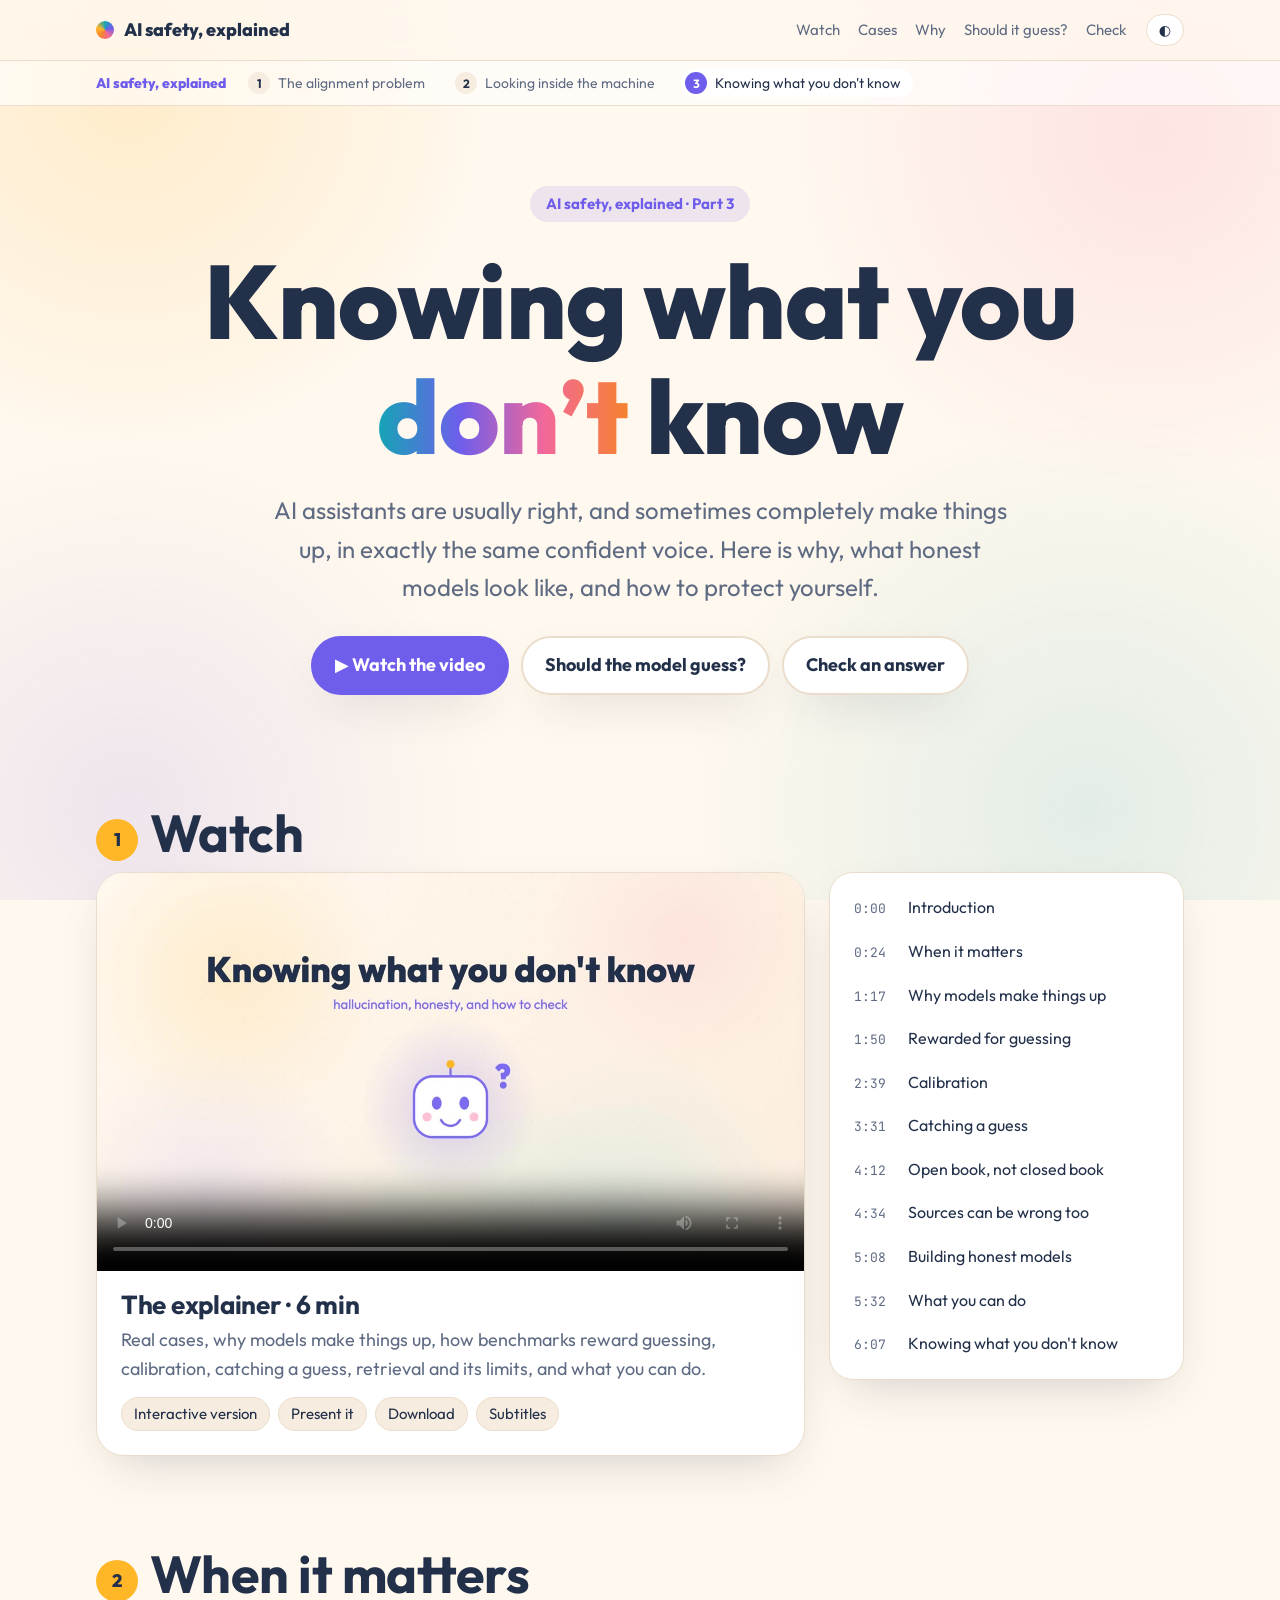
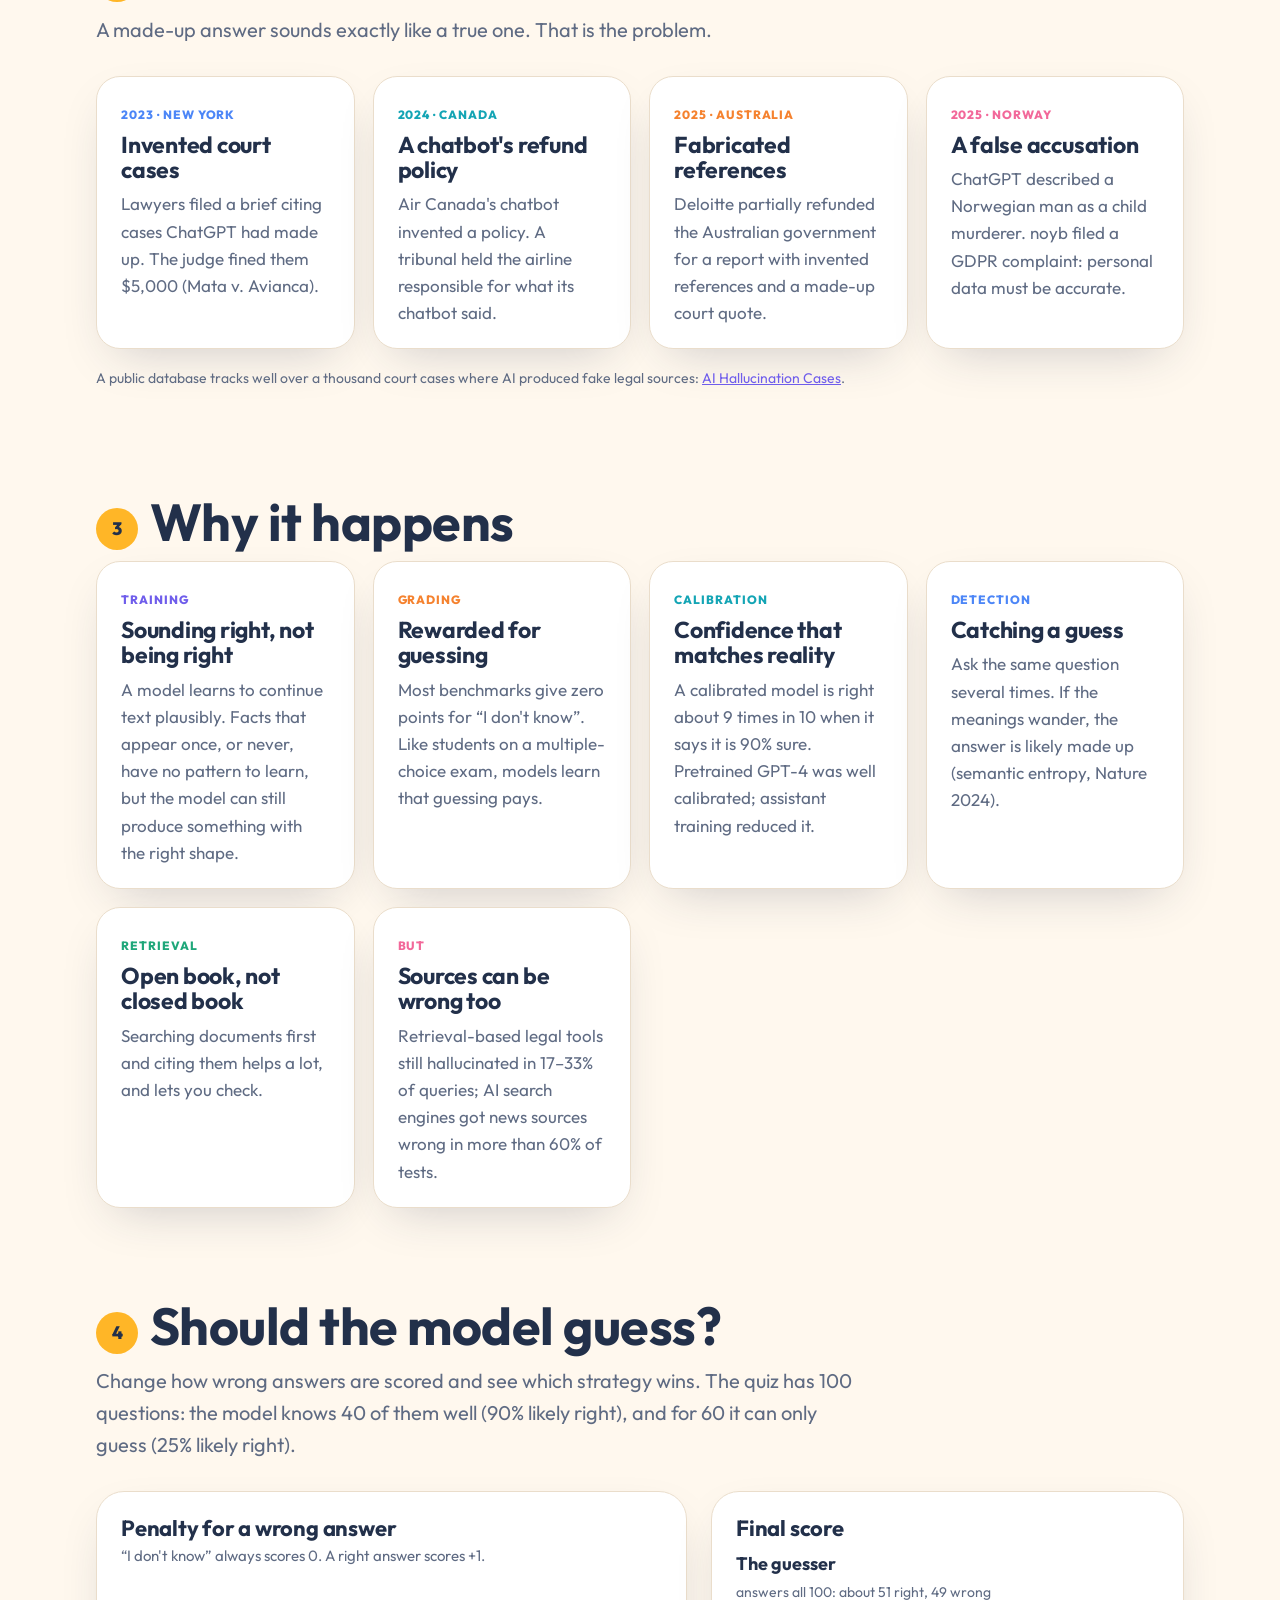
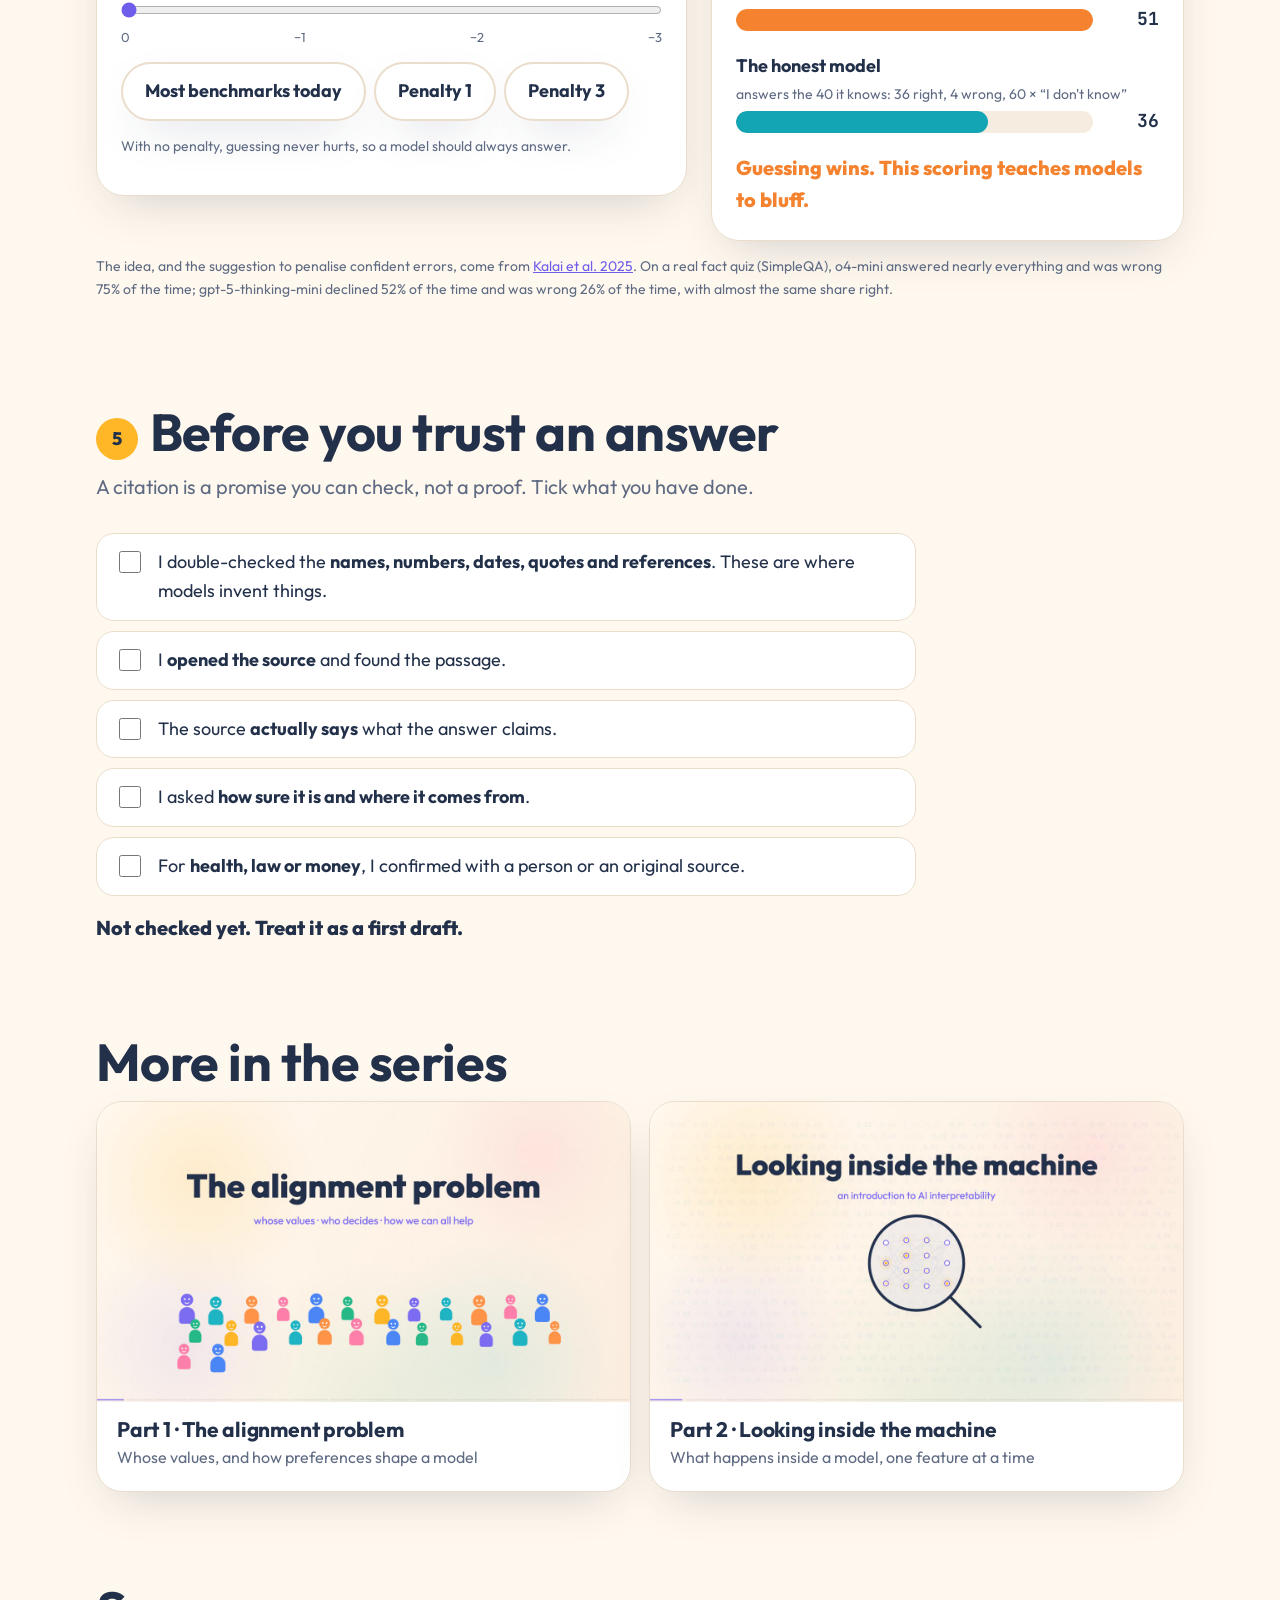
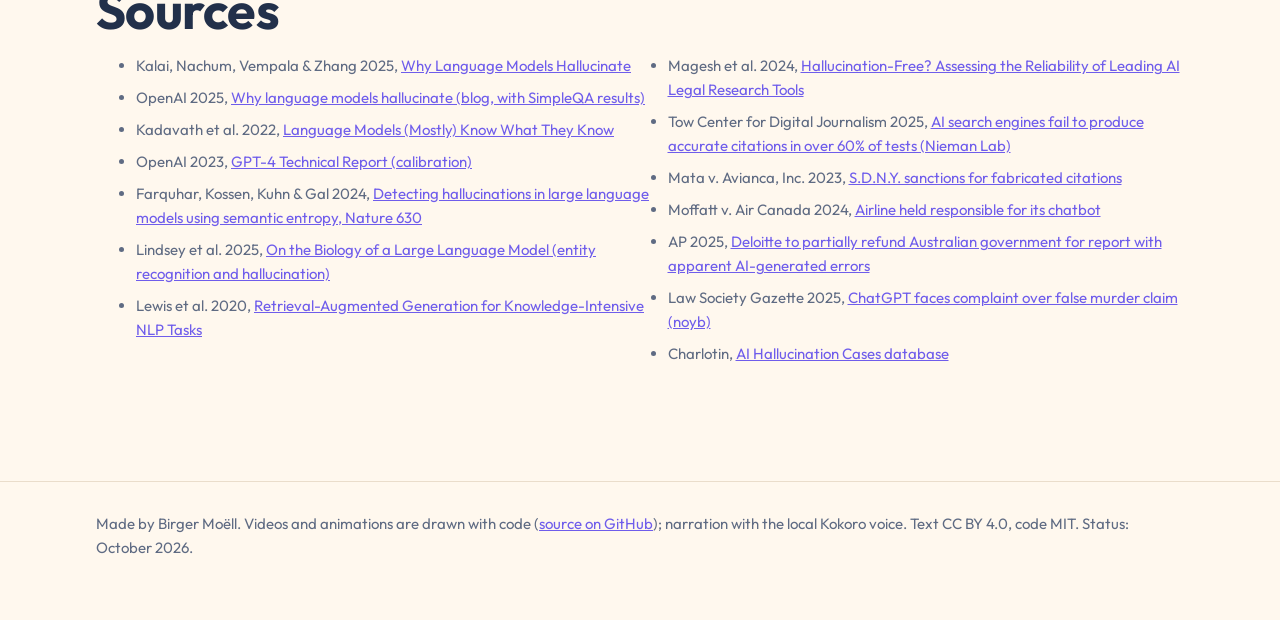
==== docs/hallucination/index.html @ 0172e40c "AI safety, explained: add interpretability and hallucination parts Two new pages, each with its vide" ====
<!doctype html>
<html lang="en">
<head>
<meta charset="utf-8">
<meta name="viewport" content="width=device-width, initial-scale=1">
<title>Knowing What You Don't Know · AI safety, explained</title>
<meta name="description" content="Why AI models make things up, how calibration works, how retrieval and citations help, and how to check an answer. Video, interactive scoring demo and sources.">
<link rel="icon" href="../assets/favicon.svg">
<link rel="stylesheet" href="../assets/site.css">
</head>
<body>
<header class="top"><div class="wrap">
  <a class="brand" href="../"><span class="dot"></span>AI safety, explained</a>
  <nav><a href="#watch">Watch</a><a href="#cases">Cases</a><a href="#why">Why</a><a href="#scoring">Should it guess?</a><a href="#check">Check</a></nav>
  <button class="iconbtn" id="theme" aria-label="Switch light and dark">◐</button>
</div></header>
<div class="series"><div class="wrap"><span>AI safety, explained</span><a href="../"><b>1</b>The alignment problem</a><a href="../interpretability/"><b>2</b>Looking inside the machine</a><a href="../hallucination/" class="on"><b>3</b>Knowing what you don&#x27;t know</a></div></div>
<main>
<section class="hero"><div class="wrap">
  <span class="eyebrow">AI safety, explained · Part 3</span>
  <h1>Knowing what you <span class="grad">don’t</span> know</h1>
  <p class="lead">AI assistants are usually right, and sometimes completely make things up, in exactly the same confident voice. Here is why, what honest models look like, and how to protect yourself.</p>
  <div class="cta"><a class="btn primary" href="#watch">▶ Watch the video</a><a class="btn" href="#scoring">Should the model guess?</a><a class="btn" href="#check">Check an answer</a></div>
</div></section>

<section class="block" id="watch"><div class="wrap">
  <h2><span class="num">1</span>Watch</h2>
  <div class="watch">
    <div class="vcard">
      <video id="vid" controls preload="metadata" poster="../video/poster.hallucination.jpg">
        <source src="../video/hallucination.en.mp4" type="video/mp4">
        <track kind="captions" src="../video/hallucination.en.vtt" srclang="en" label="English">
      </video>
      <div class="body"><h3>The explainer · 6 min</h3>
        <p>Real cases, why models make things up, how benchmarks reward guessing, calibration, catching a guess, retrieval and its limits, and what you can do.</p>
        <div class="links"><a href="explainer/?lang=en">Interactive version</a><a href="explainer/?lang=en&amp;mode=present">Present it</a><a href="../video/hallucination.en.mp4" download>Download</a><a href="../video/hallucination.en.srt" download>Subtitles</a></div></div>
    </div>
    <ol class="chapters"><li><button data-t="0.00"><span>0:00</span>Introduction</button></li><li><button data-t="24.41"><span>0:24</span>When it matters</button></li><li><button data-t="77.16"><span>1:17</span>Why models make things up</button></li><li><button data-t="110.24"><span>1:50</span>Rewarded for guessing</button></li><li><button data-t="159.10"><span>2:39</span>Calibration</button></li><li><button data-t="211.31"><span>3:31</span>Catching a guess</button></li><li><button data-t="252.74"><span>4:12</span>Open book, not closed book</button></li><li><button data-t="274.62"><span>4:34</span>Sources can be wrong too</button></li><li><button data-t="308.88"><span>5:08</span>Building honest models</button></li><li><button data-t="332.62"><span>5:32</span>What you can do</button></li><li><button data-t="367.45"><span>6:07</span>Knowing what you don&#x27;t know</button></li></ol>
  </div>
</div></section>

<section class="block" id="cases"><div class="wrap">
  <h2><span class="num">2</span>When it matters</h2>
  <p class="kicker">A made-up answer sounds exactly like a true one. That is the problem.</p>
  <div class="grid"><div class="card"><span class="tag" style="color:var(--blue)">2023 · New York</span><h3>Invented court cases</h3><p>Lawyers filed a brief citing cases ChatGPT had made up. The judge fined them $5,000 (Mata v. Avianca).</p></div><div class="card"><span class="tag" style="color:var(--teal)">2024 · Canada</span><h3>A chatbot's refund policy</h3><p>Air Canada's chatbot invented a policy. A tribunal held the airline responsible for what its chatbot said.</p></div><div class="card"><span class="tag" style="color:var(--orange)">2025 · Australia</span><h3>Fabricated references</h3><p>Deloitte partially refunded the Australian government for a report with invented references and a made-up court quote.</p></div><div class="card"><span class="tag" style="color:var(--pink)">2025 · Norway</span><h3>A false accusation</h3><p>ChatGPT described a Norwegian man as a child murderer. noyb filed a GDPR complaint: personal data must be accurate.</p></div></div>
  <p class="small" style="margin-top:18px">A public database tracks well over a thousand court cases where AI produced fake legal sources: <a href="https://www.damiencharlotin.com/hallucinations/">AI Hallucination Cases</a>.</p>
</div></section>

<section class="block" id="why"><div class="wrap">
  <h2><span class="num">3</span>Why it happens</h2>
  <div class="grid"><div class="card"><span class="tag" style="color:var(--purple)">training</span><h3>Sounding right, not being right</h3><p>A model learns to continue text plausibly. Facts that appear once, or never, have no pattern to learn, but the model can still produce something with the right shape.</p></div><div class="card"><span class="tag" style="color:var(--orange)">grading</span><h3>Rewarded for guessing</h3><p>Most benchmarks give zero points for “I don't know”. Like students on a multiple-choice exam, models learn that guessing pays.</p></div><div class="card"><span class="tag" style="color:var(--teal)">calibration</span><h3>Confidence that matches reality</h3><p>A calibrated model is right about 9 times in 10 when it says it is 90% sure. Pretrained GPT-4 was well calibrated; assistant training reduced it.</p></div><div class="card"><span class="tag" style="color:var(--blue)">detection</span><h3>Catching a guess</h3><p>Ask the same question several times. If the meanings wander, the answer is likely made up (semantic entropy, Nature 2024).</p></div><div class="card"><span class="tag" style="color:var(--green)">retrieval</span><h3>Open book, not closed book</h3><p>Searching documents first and citing them helps a lot, and lets you check.</p></div><div class="card"><span class="tag" style="color:var(--pink)">but</span><h3>Sources can be wrong too</h3><p>Retrieval-based legal tools still hallucinated in 17–33% of queries; AI search engines got news sources wrong in more than 60% of tests.</p></div></div>
</div></section>

<section class="block" id="scoring"><div class="wrap">
  <h2><span class="num">4</span>Should the model guess?</h2>
  <p class="kicker">Change how wrong answers are scored and see which strategy wins. The quiz has 100 questions: the model knows 40 of them well (90% likely right), and for 60 it can only guess (25% likely right).</p>
  <div class="lab">
    <div class="panel">
      <h3>Penalty for a wrong answer</h3>
      <p class="sub">“I don't know” always scores 0. A right answer scores +1.</p>
      <input type="range" id="pen" min="0" max="3" step="0.25" value="0" class="slider" aria-label="Penalty">
      <div class="ticks"><span>0</span><span>−1</span><span>−2</span><span>−3</span></div>
      <div class="row"><button class="btn" data-p="0">Most benchmarks today</button><button class="btn" data-p="1">Penalty 1</button><button class="btn" data-p="3">Penalty 3</button></div>
      <p class="small" id="rule"></p>
    </div>
    <div class="panel">
      <h3>Final score</h3>
      <div class="scores">
        <div><b>The guesser</b><span class="small">answers all 100: about 51 right, 49 wrong</span><div class="sbar"><i id="g-bar"></i></div><span class="sval" id="g-val"></span></div>
        <div><b>The honest model</b><span class="small">answers the 40 it knows: 36 right, 4 wrong, 60 × “I don't know”</span><div class="sbar"><i id="h-bar" class="h"></i></div><span class="sval" id="h-val"></span></div>
      </div>
      <p class="verdict" id="verdict"></p>
    </div>
  </div>
  <p class="small" style="margin-top:14px">The idea, and the suggestion to penalise confident errors, come from <a href="https://arxiv.org/abs/2509.04664">Kalai et al. 2025</a>. On a real fact quiz (SimpleQA), o4-mini answered nearly everything and was wrong 75% of the time; gpt-5-thinking-mini declined 52% of the time and was wrong 26% of the time, with almost the same share right.</p>
</div></section>

<section class="block" id="check"><div class="wrap">
  <h2><span class="num">5</span>Before you trust an answer</h2>
  <p class="kicker">A citation is a promise you can check, not a proof. Tick what you have done.</p>
  <div class="checklist" id="cl">
    <label><input type="checkbox"><span>I double-checked the <b>names, numbers, dates, quotes and references</b>. These are where models invent things.</span></label>
    <label><input type="checkbox"><span>I <b>opened the source</b> and found the passage.</span></label>
    <label><input type="checkbox"><span>The source <b>actually says</b> what the answer claims.</span></label>
    <label><input type="checkbox"><span>I asked <b>how sure it is and where it comes from</b>.</span></label>
    <label><input type="checkbox"><span>For <b>health, law or money</b>, I confirmed with a person or an original source.</span></label>
  </div>
  <p class="verdict" id="cl-v"></p>
</div></section>

<section class="block" id="series"><div class="wrap">
  <h2>More in the series</h2>
  <div class="players"><a class="player" href="../"><img src="../video/poster.alignment.jpg" alt=""><div><h3>Part 1 · The alignment problem</h3><p>Whose values, and how preferences shape a model</p></div></a><a class="player" href="../interpretability/"><img src="../video/poster.interpretability.jpg" alt=""><div><h3>Part 2 · Looking inside the machine</h3><p>What happens inside a model, one feature at a time</p></div></a></div>
</div></section>

<section class="block" id="sources"><div class="wrap">
  <h2>Sources</h2>
  <ul class="sources"><li>Kalai, Nachum, Vempala & Zhang 2025, <a href="https://arxiv.org/abs/2509.04664">Why Language Models Hallucinate</a></li><li>OpenAI 2025, <a href="https://openai.com/index/why-language-models-hallucinate/">Why language models hallucinate (blog, with SimpleQA results)</a></li><li>Kadavath et al. 2022, <a href="https://arxiv.org/abs/2207.05221">Language Models (Mostly) Know What They Know</a></li><li>OpenAI 2023, <a href="https://arxiv.org/abs/2303.08774">GPT-4 Technical Report (calibration)</a></li><li>Farquhar, Kossen, Kuhn & Gal 2024, <a href="https://www.nature.com/articles/s41586-024-07421-0">Detecting hallucinations in large language models using semantic entropy, Nature 630</a></li><li>Lindsey et al. 2025, <a href="https://transformer-circuits.pub/2025/attribution-graphs/biology.html">On the Biology of a Large Language Model (entity recognition and hallucination)</a></li><li>Lewis et al. 2020, <a href="https://arxiv.org/abs/2005.11401">Retrieval-Augmented Generation for Knowledge-Intensive NLP Tasks</a></li><li>Magesh et al. 2024, <a href="https://arxiv.org/abs/2405.20362">Hallucination-Free? Assessing the Reliability of Leading AI Legal Research Tools</a></li><li>Tow Center for Digital Journalism 2025, <a href="https://www.niemanlab.org/2025/03/ai-search-engines-fail-to-produce-accurate-citations-in-over-60-of-tests-according-to-new-tow-center-study/">AI search engines fail to produce accurate citations in over 60% of tests (Nieman Lab)</a></li><li>Mata v. Avianca, Inc. 2023, <a href="https://en.wikipedia.org/wiki/Mata_v._Avianca,_Inc.">S.D.N.Y. sanctions for fabricated citations</a></li><li>Moffatt v. Air Canada 2024, <a href="https://www.mondaq.com/canada/new-technology/1427926/airline-ordered-to-compensate-a-bc-man-because-its-chatbot-provided-inaccurate-information">Airline held responsible for its chatbot</a></li><li>AP 2025, <a href="https://www.ksat.com/business/2025/10/07/deloitte-to-partially-refund-australian-government-for-report-with-apparent-ai-generated-errors/">Deloitte to partially refund Australian government for report with apparent AI-generated errors</a></li><li>Law Society Gazette 2025, <a href="https://www.lawsociety.ie/gazette/top-stories/2025/march/chatgpt-faces-lawsuit-over-false-murder-claim/">ChatGPT faces complaint over false murder claim (noyb)</a></li><li>Charlotin, <a href="https://www.damiencharlotin.com/hallucinations/">AI Hallucination Cases database</a></li></ul>
</div></section>
</main>

<footer class="site"><div class="wrap">
  Made by Birger Moëll. Videos and animations are drawn with code (<a href="https://github.com/BirgerMoell/the-alignment-problem">source on GitHub</a>); narration with the local Kokoro voice. Text CC BY 4.0, code MIT. Status: October 2026.
</div></footer>
<script>
(() => {
  const b = document.getElementById("theme");
  try { const t = localStorage.getItem("theme"); if (t) document.documentElement.dataset.theme = t; } catch {}
  b.onclick = () => {
    const dark = document.documentElement.dataset.theme ? document.documentElement.dataset.theme === "dark" : matchMedia("(prefers-color-scheme: dark)").matches;
    const t = dark ? "light" : "dark"; document.documentElement.dataset.theme = t;
    try { localStorage.setItem("theme", t); } catch {}
  };
  const v = document.getElementById("vid");
  document.querySelectorAll(".chapters button").forEach((btn) => btn.onclick = () => { v.currentTime = +btn.dataset.t; v.play(); });
  v.addEventListener("timeupdate", () => {
    let on = null; document.querySelectorAll(".chapters button").forEach((btn) => { if (v.currentTime >= +btn.dataset.t - 0.01) on = btn; });
    document.querySelectorAll(".chapters button").forEach((btn) => btn.classList.toggle("on", btn === on));
  });
})();
</script>
<script>
(() => {
  const pen = document.getElementById("pen");
  const G = { right: 51, wrong: 49 }, H = { right: 36, wrong: 4 };
  const draw = () => {
    const p = +pen.value, g = G.right - p * G.wrong, h = H.right - p * H.wrong;
    const scale = (x) => Math.max(0, x) / 51 * 100;
    document.getElementById("g-bar").style.width = scale(g) + "%";
    document.getElementById("h-bar").style.width = scale(h) + "%";
    document.getElementById("g-val").textContent = g.toFixed(1).replace(".0", "");
    document.getElementById("h-val").textContent = h.toFixed(1).replace(".0", "");
    const t = p / (1 + p);
    document.getElementById("rule").textContent = p === 0 ? "With no penalty, guessing never hurts, so a model should always answer." : `With this penalty, answering only pays when the model is more than ${Math.round(t * 100)}% sure.`;
    document.getElementById("verdict").textContent = g > h ? "Guessing wins. This scoring teaches models to bluff." : g < h ? "Honesty wins. Admitting uncertainty pays off." : "A tie.";
    document.getElementById("verdict").className = "verdict " + (g > h ? "bad" : "good");
  };
  pen.oninput = draw;
  document.querySelectorAll("[data-p]").forEach((b) => b.onclick = () => { pen.value = b.dataset.p; draw(); });
  draw();
  const boxes = [...document.querySelectorAll("#cl input")], v = document.getElementById("cl-v");
  const msg = ["Not checked yet. Treat it as a first draft.", "A start. Keep going.", "Getting there.", "Good. Most made-up details would be caught by now.", "Almost there.", "Checked. Now you can rely on it, and you know why."];
  const upd = () => { const n = boxes.filter((b) => b.checked).length; v.textContent = msg[n]; v.className = "verdict " + (n === 5 ? "good" : ""); };
  boxes.forEach((b) => b.onchange = upd); upd();
})();
</script>
</body>
</html>
---- docs/assets/site.css ----
@font-face { font-family: Outfit; src: url(fonts/Outfit.ttf); font-weight: 100 900; font-display: swap; }
@font-face { font-family: "JetBrains Mono"; src: url(fonts/JetBrainsMono.ttf); font-weight: 100 800; font-display: swap; }

:root {
  --bg: #FFF8EE; --bg2: #FCEEDF; --card: #FFFFFF; --card2: #F6ECDF; --line: #EADDCB;
  --ink: #22304A; --muted: #5F6B83; --dim: #A9B1C3;
  --yellow: #FFB627; --blue: #4C86F7; --green: #1FA77A; --red: #F2594B; --purple: #6F5DEB; --orange: #F5822F; --teal: #14A5B5; --pink: #F2689A;
  --shadow: 0 18px 50px -20px rgba(34, 48, 74, 0.25);
  --mono: "JetBrains Mono", ui-monospace, Menlo, monospace;
}
:root[data-theme="dark"] {
  --bg: #131A2B; --bg2: #18213A; --card: #1E2840; --card2: #253150; --line: #2F3B5E;
  --ink: #F4EFE6; --muted: #AEB7CC; --dim: #6F7A96;
  --shadow: 0 18px 50px -20px rgba(0, 0, 0, 0.6);
}
@media (prefers-color-scheme: dark) {
  :root:not([data-theme="light"]) {
    --bg: #131A2B; --bg2: #18213A; --card: #1E2840; --card2: #253150; --line: #2F3B5E;
    --ink: #F4EFE6; --muted: #AEB7CC; --dim: #6F7A96;
    --shadow: 0 18px 50px -20px rgba(0, 0, 0, 0.6);
  }
}

* { box-sizing: border-box; }
html { scroll-behavior: smooth; }
body { margin: 0; color: var(--ink); background: var(--bg); font: 18px/1.6 Outfit, system-ui, sans-serif; overflow-x: hidden; }
body::before { content: ""; position: fixed; inset: 0; z-index: -1; pointer-events: none;
  background: radial-gradient(40vw 40vw at 10% 10%, color-mix(in srgb, var(--yellow) 18%, transparent), transparent 70%),
              radial-gradient(40vw 40vw at 90% 15%, color-mix(in srgb, var(--pink) 14%, transparent), transparent 70%),
              radial-gradient(45vw 45vw at 85% 90%, color-mix(in srgb, var(--teal) 12%, transparent), transparent 70%),
              radial-gradient(40vw 40vw at 10% 90%, color-mix(in srgb, var(--purple) 12%, transparent), transparent 70%); }
a { color: var(--purple); }
a:hover { color: var(--orange); }
h1, h2, h3 { line-height: 1.1; letter-spacing: -0.01em; }
code { font-family: var(--mono); font-size: 0.85em; background: var(--card2); padding: 0.1em 0.35em; border-radius: 6px; }

.wrap { max-width: 1120px; margin: 0 auto; padding: 0 16px; }
.top { position: sticky; top: 0; z-index: 10; backdrop-filter: blur(10px); background: color-mix(in srgb, var(--bg) 82%, transparent); border-bottom: 1px solid var(--line); }
.top .wrap { display: flex; align-items: center; gap: 20px; height: 60px; }
.brand { font-weight: 800; text-decoration: none; color: var(--ink); margin-right: auto; display: flex; align-items: center; gap: 10px; white-space: nowrap; }
.brand .dot { width: 18px; height: 18px; border-radius: 50%; background: conic-gradient(var(--teal), var(--purple), var(--pink), var(--orange), var(--yellow), var(--teal)); }
.top nav { display: flex; gap: 18px; font-size: 15px; }
.top nav a { color: var(--muted); text-decoration: none; }
.top nav a:hover { color: var(--ink); }
.iconbtn { border: 1px solid var(--line); background: var(--card); color: var(--ink); border-radius: 99px; padding: 4px 12px; font: inherit; font-size: 14px; cursor: pointer; }
@media (max-width: 760px) { .top nav { display: none; } }

.hero { padding: 80px 0 40px; text-align: center; }
.hero .eyebrow { display: inline-block; font-weight: 700; color: var(--purple); background: color-mix(in srgb, var(--purple) 12%, transparent); border-radius: 99px; padding: 6px 16px; font-size: 15px; }
.hero h1 { font-size: clamp(46px, 8.5vw, 104px); margin: 22px 0 18px; font-weight: 800; }
.hero h1 .grad { background: linear-gradient(90deg, var(--teal), var(--purple), var(--pink), var(--orange)); -webkit-background-clip: text; background-clip: text; color: transparent; }
.hero p.lead { font-size: clamp(19px, 2.5vw, 24px); color: var(--muted); max-width: 760px; margin: 0 auto 30px; }
.cta { display: flex; flex-wrap: wrap; gap: 12px; justify-content: center; }
.btn { display: inline-flex; align-items: center; gap: 8px; padding: 13px 22px; border-radius: 99px; text-decoration: none; font-weight: 700; border: 2px solid var(--line); color: var(--ink); background: var(--card); box-shadow: var(--shadow); transition: transform 0.15s; cursor: pointer; font: inherit; font-weight: 700; }
.btn:hover { transform: translateY(-2px); color: var(--ink); }
.btn.primary { background: var(--purple); border-color: var(--purple); color: #fff; }
.btn.primary:hover { color: #fff; }
.choice-demo { display: flex; gap: 18px; justify-content: center; margin: 46px auto 0; max-width: 860px; flex-wrap: wrap; }
.choice-demo button { flex: 1 1 320px; text-align: left; font: inherit; font-size: 18px; color: var(--ink); background: var(--card); border: 3px solid var(--line); border-radius: 26px; padding: 22px 24px; cursor: pointer; box-shadow: var(--shadow); transition: transform 0.15s, border-color 0.15s; }
.choice-demo button:hover { transform: translateY(-3px); border-color: var(--purple); }
.choice-demo button b { display: block; font-size: 13px; letter-spacing: 0.08em; color: var(--purple); margin-bottom: 6px; }
.choice-demo button.picked { border-color: var(--green); }
.choice-note { min-height: 2em; color: var(--muted); margin-top: 16px; text-align: center; }

section.block { padding: 70px 0 20px; }
section.block > .wrap > h2 { font-size: clamp(32px, 5vw, 52px); margin: 0 0 10px; }
.kicker { font-size: 20px; color: var(--muted); max-width: 760px; margin: 0 0 30px; }
.num { display: inline-flex; width: 42px; height: 42px; align-items: center; justify-content: center; border-radius: 50%; background: var(--yellow); color: #22304A; font-weight: 800; font-size: 18px; margin-right: 12px; vertical-align: 6px; }

.videos { display: grid; grid-template-columns: repeat(auto-fit, minmax(320px, 1fr)); gap: 26px; }
.vcard { background: var(--card); border-radius: 28px; box-shadow: var(--shadow); overflow: hidden; border: 1px solid var(--line); }
.vcard video { width: 100%; display: block; aspect-ratio: 16/9; background: #FFF8EE; }
.vcard .body { padding: 20px 24px 24px; }
.vcard h3 { margin: 0 0 6px; font-size: 26px; }
.vcard p { margin: 0 0 14px; color: var(--muted); }
.links { display: flex; flex-wrap: wrap; gap: 8px; font-size: 15px; }
.links a { text-decoration: none; border: 1px solid var(--line); border-radius: 99px; padding: 4px 12px; color: var(--ink); background: var(--card2); }

.grid { display: grid; grid-template-columns: repeat(auto-fit, minmax(240px, 1fr)); gap: 18px; }
.card { background: var(--card); border: 1px solid var(--line); border-radius: 24px; padding: 22px 24px; box-shadow: var(--shadow); }
.card h3 { margin: 0 0 8px; font-size: 23px; }
.card p { margin: 0; color: var(--muted); font-size: 17px; }
.card .tag { display: inline-block; font-size: 12px; font-weight: 800; letter-spacing: 0.08em; text-transform: uppercase; margin-bottom: 8px; }

/* reward model lab */
.lab { display: grid; grid-template-columns: minmax(0, 1.25fr) minmax(0, 1fr); gap: 24px; align-items: start; }
@media (max-width: 900px) { .lab { grid-template-columns: 1fr; } }
.panel { background: var(--card); border: 1px solid var(--line); border-radius: 28px; padding: 24px; box-shadow: var(--shadow); }
.panel h3 { margin: 0 0 4px; font-size: 22px; }
.panel .sub { color: var(--muted); font-size: 15px; margin: 0 0 16px; }
.prompt { font-weight: 700; font-size: 19px; margin: 6px 0 14px; }
.pair { display: grid; grid-template-columns: 1fr 1fr; gap: 12px; }
@media (max-width: 560px) { .pair { grid-template-columns: 1fr; } }
.pair button { font: inherit; font-size: 16px; text-align: left; color: var(--ink); background: var(--card2); border: 2px solid transparent; border-radius: 18px; padding: 14px 16px; cursor: pointer; transition: transform 0.12s, border-color 0.12s; min-height: 120px; }
.pair button:hover { border-color: var(--purple); transform: translateY(-2px); }
.progress { display: flex; gap: 6px; margin: 16px 0 0; }
.progress i { flex: 1; height: 6px; border-radius: 3px; background: var(--card2); }
.progress i.done { background: var(--purple); }
.weights { display: grid; gap: 12px; margin: 10px 0 18px; }
.w { display: grid; grid-template-columns: 110px 1fr 46px; align-items: center; gap: 10px; font-size: 16px; }
.w .bar { position: relative; height: 16px; background: var(--card2); border-radius: 8px; overflow: hidden; }
.w .bar::after { content: ""; position: absolute; left: 50%; top: -2px; bottom: -2px; width: 2px; background: var(--dim); }
.w .fill { position: absolute; top: 0; bottom: 0; border-radius: 8px; transition: all 0.4s; }
.w .val { font-family: var(--mono); font-size: 13px; color: var(--muted); text-align: right; }
.ranking { list-style: none; padding: 0; margin: 8px 0 0; display: grid; gap: 8px; }
.ranking li { background: var(--card2); border-radius: 14px; padding: 10px 14px; font-size: 15px; display: flex; gap: 10px; align-items: baseline; transition: all 0.3s; }
.ranking li b { font-family: var(--mono); color: var(--purple); }
.ranking li.top { background: color-mix(in srgb, var(--green) 16%, var(--card)); outline: 2px solid var(--green); }
.ranking li.top.bad { background: color-mix(in srgb, var(--pink) 16%, var(--card)); outline-color: var(--pink); }
.row { display: flex; flex-wrap: wrap; gap: 8px; margin-top: 14px; }
.small { font-size: 14px; color: var(--muted); }
.alert { margin-top: 12px; padding: 12px 14px; border-radius: 14px; background: color-mix(in srgb, var(--pink) 14%, var(--card)); font-size: 15px; display: none; }
.alert.on { display: block; }

/* dials */
.dials { display: grid; grid-template-columns: repeat(auto-fit, minmax(250px, 1fr)); gap: 18px; }
.dial { background: var(--card); border: 1px solid var(--line); border-radius: 26px; padding: 22px; box-shadow: var(--shadow); }
.dial h3 { margin: 0 0 4px; font-size: 22px; }
.dial .q { color: var(--muted); font-size: 15px; margin: 0 0 14px; min-height: 3em; }
.dial input[type=range] { width: 100%; accent-color: var(--purple); }
.dial .ends { display: flex; justify-content: space-between; font-size: 13px; color: var(--muted); }
.dial .pos { margin-top: 12px; font-size: 15px; background: var(--card2); border-radius: 14px; padding: 10px 12px; min-height: 5.5em; }
.dial .ref { margin-top: 10px; font-size: 13px; color: var(--muted); }
.spec { margin-top: 24px; }
.spec pre { white-space: pre-wrap; font-family: var(--mono); font-size: 14px; background: var(--card2); border-radius: 18px; padding: 18px; margin: 10px 0; line-height: 1.55; }

/* players */
.players { display: grid; grid-template-columns: repeat(auto-fit, minmax(300px, 1fr)); gap: 18px; }
.player { display: block; text-decoration: none; color: var(--ink); background: var(--card); border: 1px solid var(--line); border-radius: 26px; overflow: hidden; box-shadow: var(--shadow); transition: transform 0.15s; }
.player:hover { transform: translateY(-3px); color: var(--ink); }
.player img { width: 100%; display: block; aspect-ratio: 16/9; object-fit: cover; }
.player div { padding: 16px 20px 20px; }
.player h3 { margin: 0 0 4px; }
.player p { margin: 0; color: var(--muted); font-size: 16px; }

.paper-card { display: grid; grid-template-columns: 1fr auto; gap: 20px; align-items: center; background: var(--card); border-radius: 28px; padding: 30px; border: 1px solid var(--line); box-shadow: var(--shadow); }
@media (max-width: 760px) { .paper-card { grid-template-columns: 1fr; } }
.paper-card h3 { margin: 0 0 8px; font-size: 28px; }
.paper-card p { margin: 0; color: var(--muted); }

.bigquote { margin: 0; padding: 50px clamp(24px, 6vw, 80px); border-radius: 36px; background: var(--card); box-shadow: var(--shadow); border: 1px solid var(--line); position: relative; overflow: hidden; }
.bigquote::before { content: ""; position: absolute; left: 0; right: 0; top: 50%; height: 4px; transform: translateY(-50%); opacity: 0.18;
  background: linear-gradient(90deg, var(--teal), var(--purple), var(--pink), var(--orange)); }
.bigquote blockquote { margin: 0; font-size: clamp(26px, 3.6vw, 42px); line-height: 1.25; font-weight: 700; position: relative; }
.bigquote figcaption { margin-top: 18px; color: var(--muted); font-size: 17px; position: relative; }
.linetext { margin: 26px auto 0; text-align: center; max-width: 820px; }
.sources { columns: 2 340px; font-size: 15px; color: var(--muted); }
.sources li { margin-bottom: 8px; break-inside: avoid; }
footer.site { margin-top: 80px; padding: 30px 0 60px; border-top: 1px solid var(--line); color: var(--muted); font-size: 15px; }
@media (prefers-reduced-motion: reduce) { html { scroll-behavior: auto; } * { transition: none !important; } }

/* ---- series: AI safety, explained ---- */
.series { border-bottom: 1px solid var(--line); background: color-mix(in srgb, var(--card) 60%, transparent); font-size: 14px; }
.series .wrap { display: flex; flex-wrap: wrap; align-items: center; gap: 6px 14px; padding-top: 8px; padding-bottom: 8px; }
.series span { font-weight: 800; color: var(--purple); margin-right: 4px; }
.series a { color: var(--muted); text-decoration: none; border-radius: 99px; padding: 3px 12px 3px 4px; display: inline-flex; align-items: center; gap: 8px; }
.series a b { display: inline-flex; width: 22px; height: 22px; border-radius: 50%; align-items: center; justify-content: center; font-size: 12px; background: var(--card2); color: var(--ink); }
.series a:hover { color: var(--ink); }
.series a.on { background: var(--card); color: var(--ink); box-shadow: var(--shadow); }
.series a.on b { background: var(--purple); color: #fff; }

.watch { display: grid; grid-template-columns: minmax(0, 2fr) minmax(0, 1fr); gap: 24px; align-items: start; }
.chapters { list-style: none; margin: 0; padding: 14px; background: var(--card); border: 1px solid var(--line); border-radius: 24px; box-shadow: var(--shadow); display: grid; gap: 2px; }
.chapters button { width: 100%; display: flex; gap: 12px; align-items: baseline; text-align: left; font: inherit; font-size: 16px; color: var(--ink); background: none; border: 0; border-radius: 12px; padding: 8px 10px; cursor: pointer; }
.chapters button span { font-family: var(--mono); font-size: 13px; color: var(--muted); min-width: 3.2em; }
.chapters button:hover { background: var(--card2); }
.chapters button.on { background: color-mix(in srgb, var(--purple) 14%, var(--card)); }

.slider { width: 100%; accent-color: var(--purple); margin: 18px 0 4px; }
.ticks { display: flex; justify-content: space-between; font-size: 13px; color: var(--muted); }
.answer { font-size: 21px; line-height: 1.5; margin: 6px 0 14px; min-height: 4.5em; }
.scores { display: grid; gap: 18px; margin-top: 10px; }
.scores > div { display: grid; grid-template-columns: 1fr auto; gap: 2px 12px; align-items: center; }
.scores b { grid-column: 1 / -1; font-size: 18px; }
.scores .small { grid-column: 1 / -1; }
.sbar { height: 22px; background: var(--card2); border-radius: 11px; overflow: hidden; }
.sbar i { display: block; height: 100%; width: 0; background: var(--orange); border-radius: 11px; transition: width 0.35s; }
.sbar i.h { background: var(--teal); }
.sval { font-family: var(--mono); font-weight: 700; min-width: 3em; text-align: right; }
.verdict { font-weight: 800; font-size: 20px; margin: 16px 0 0; min-height: 1.5em; }
.verdict.bad { color: var(--orange); }
.verdict.good { color: var(--green); }
.checklist { display: grid; gap: 10px; max-width: 820px; }
.checklist label { display: flex; gap: 14px; align-items: flex-start; background: var(--card); border: 1px solid var(--line); border-radius: 18px; padding: 14px 18px; cursor: pointer; font-size: 18px; }
.checklist input { width: 22px; height: 22px; accent-color: var(--green); margin-top: 3px; flex: none; }
@media (max-width: 820px) { .watch { grid-template-columns: 1fr; } .series span { width: 100%; } }
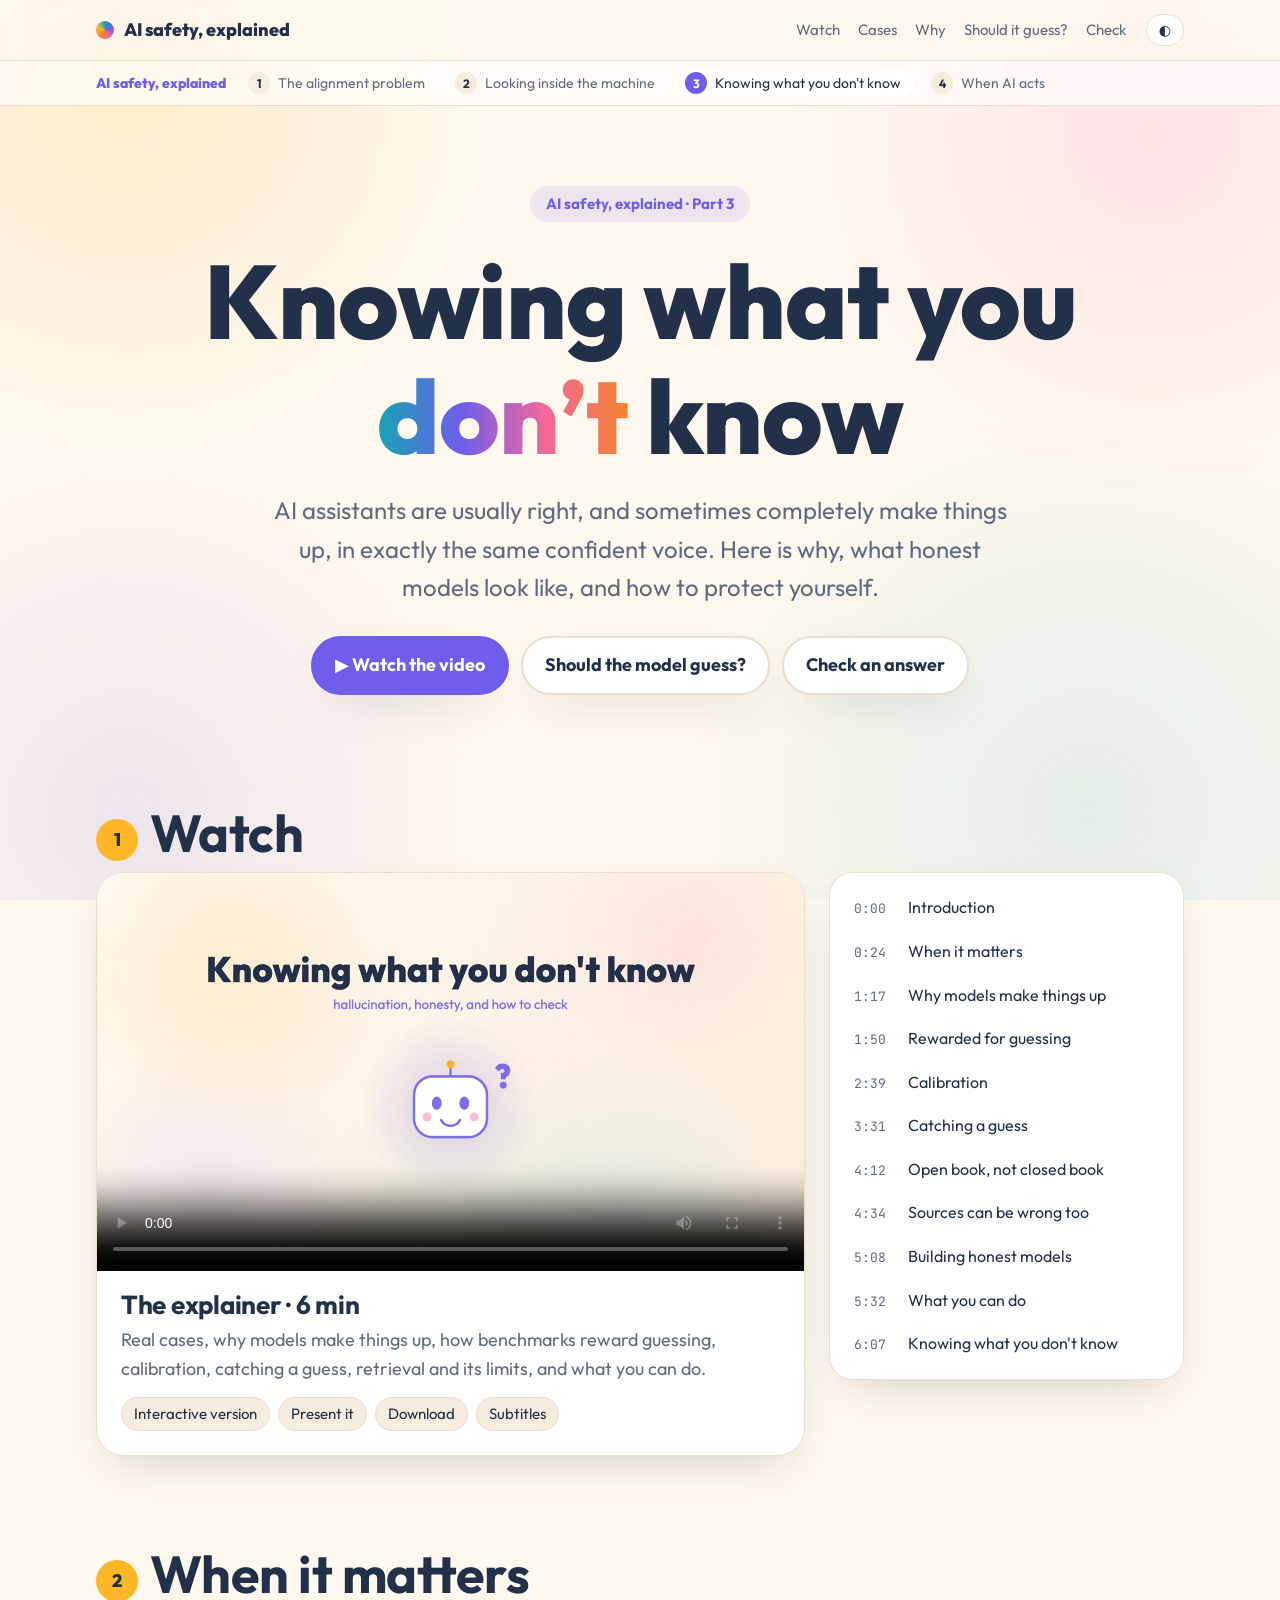
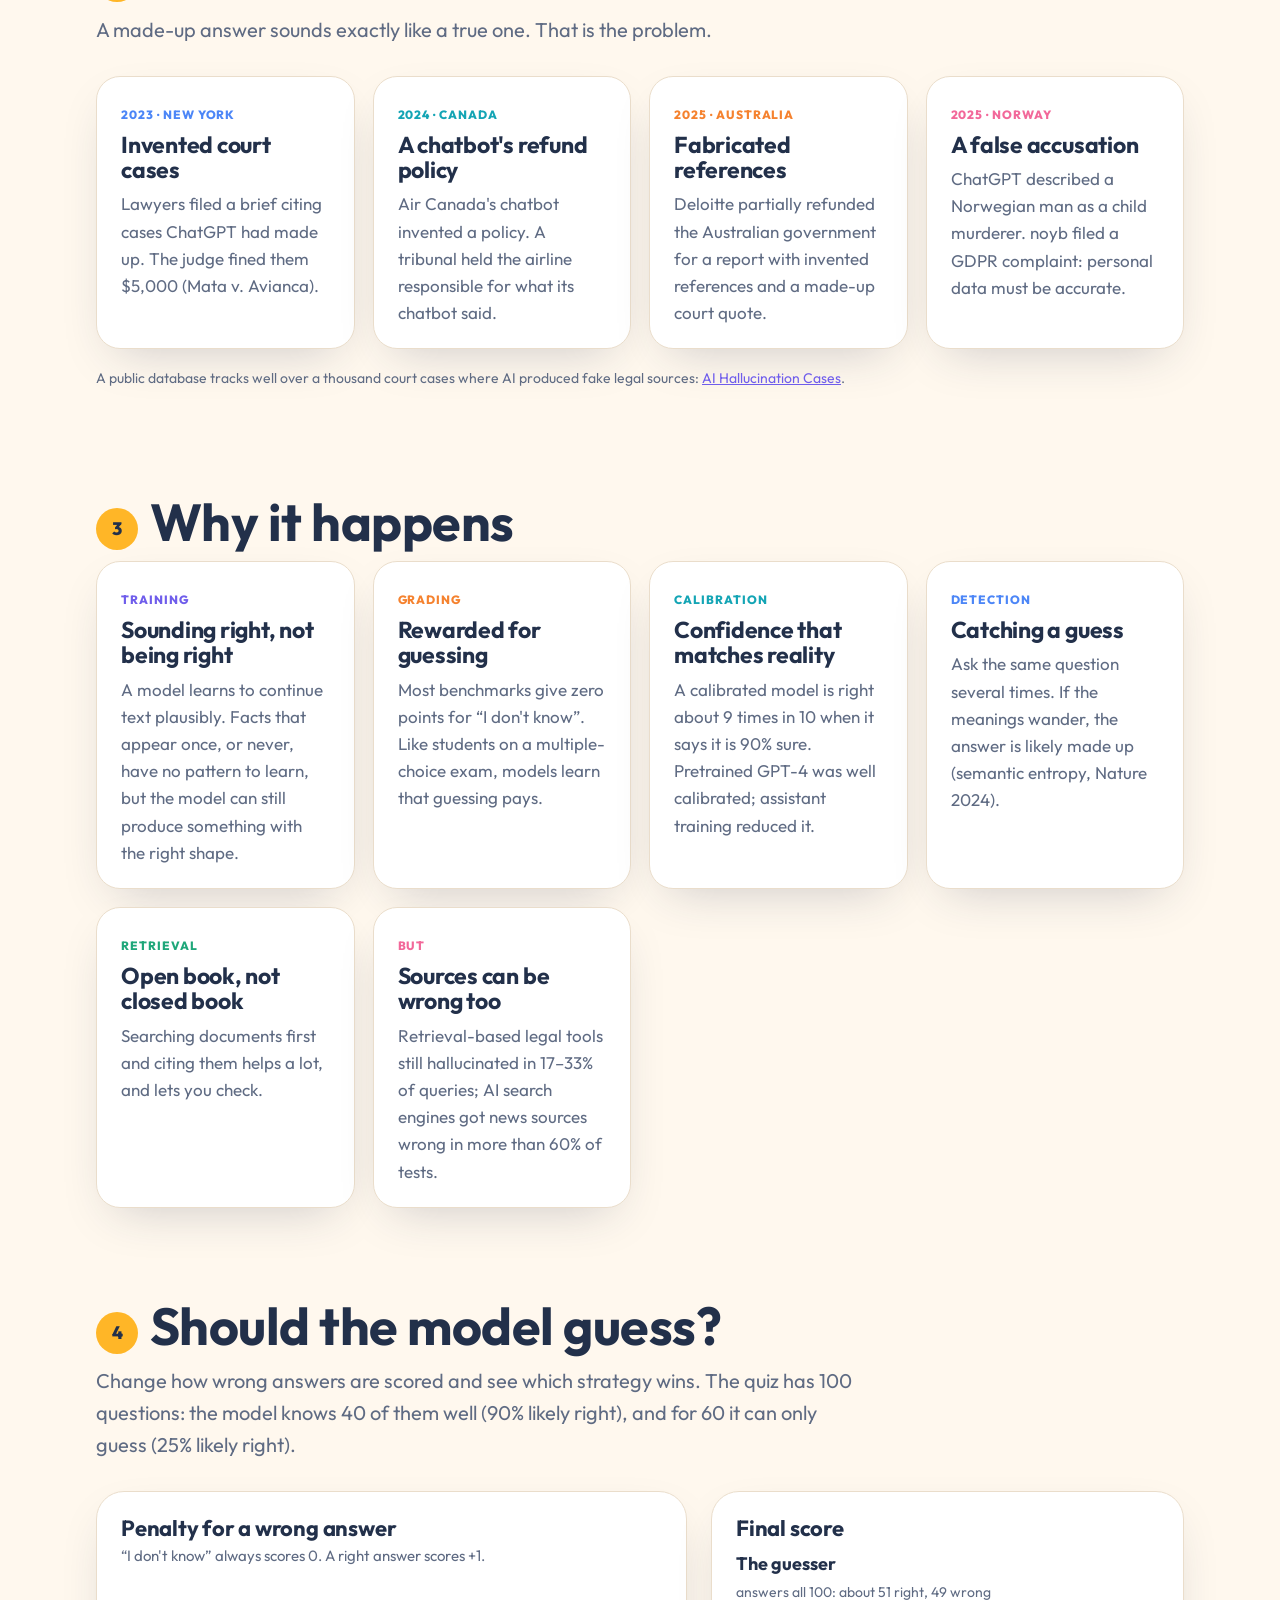
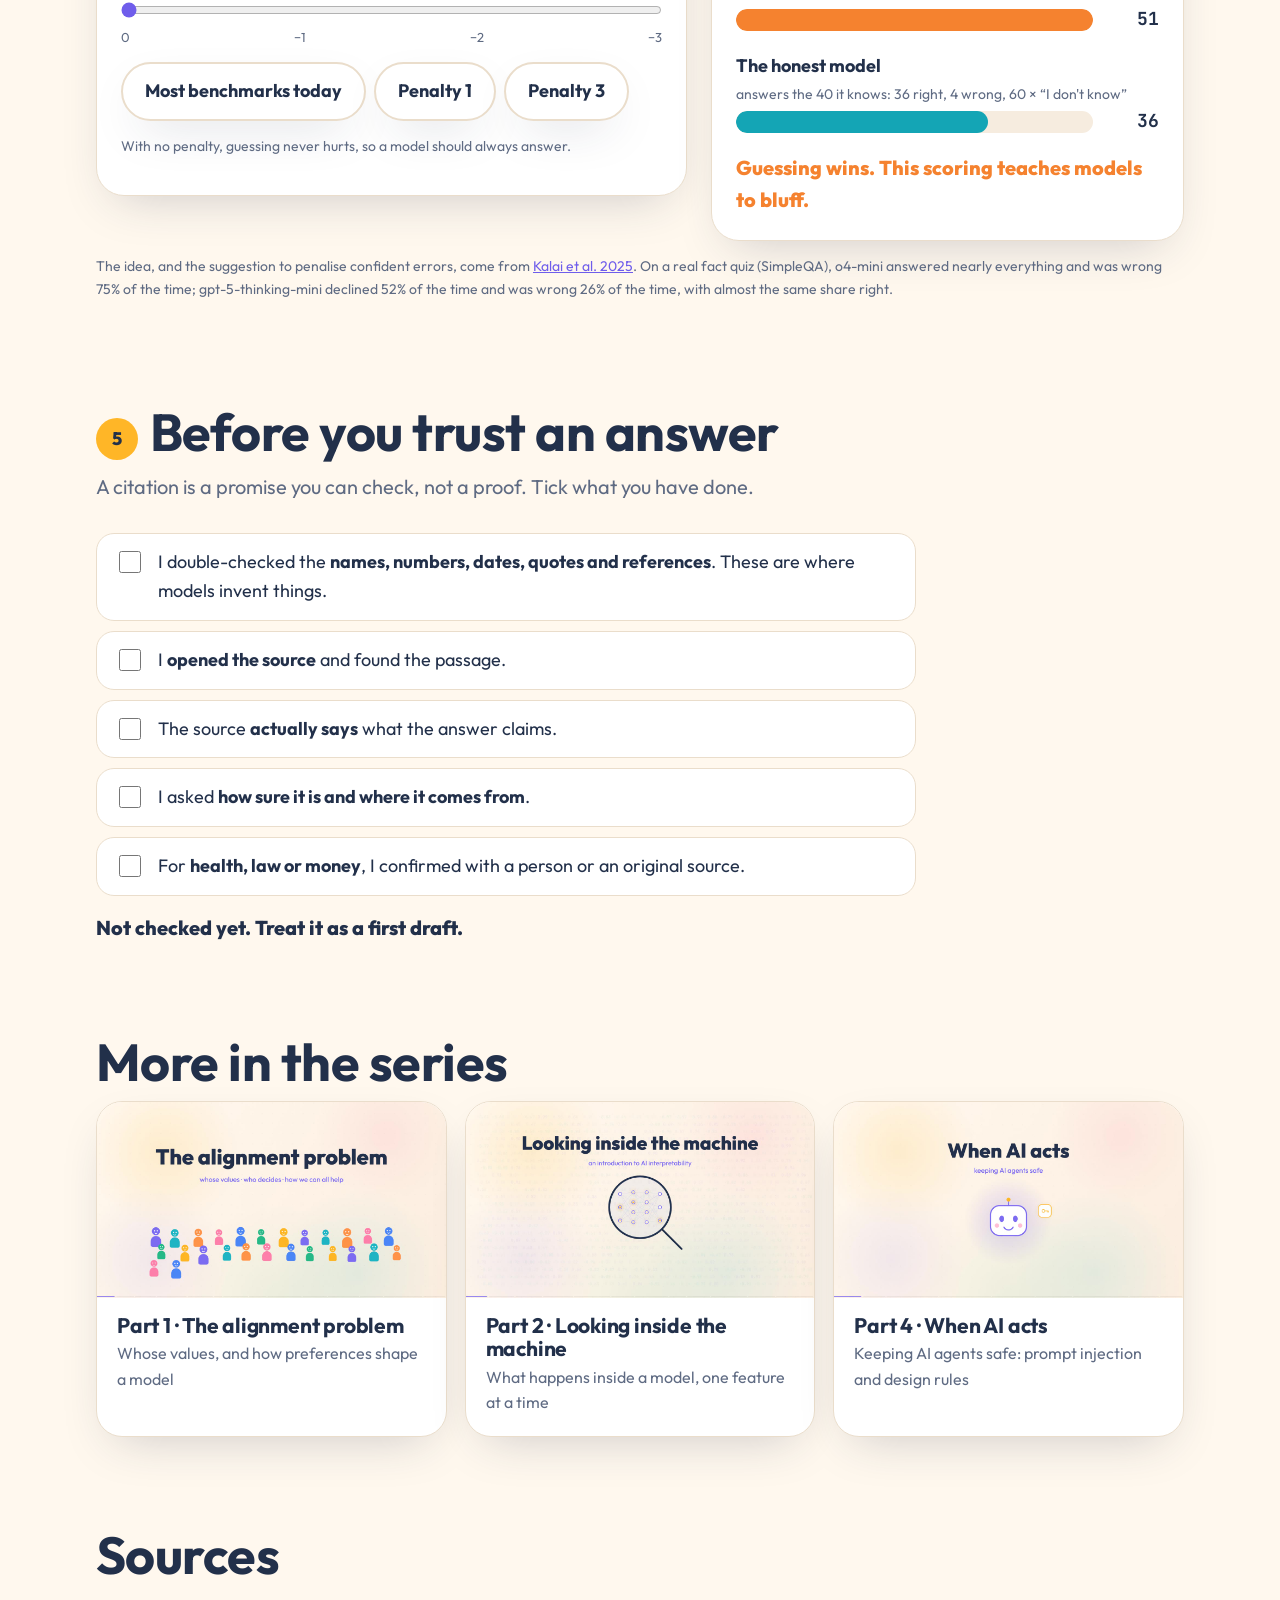
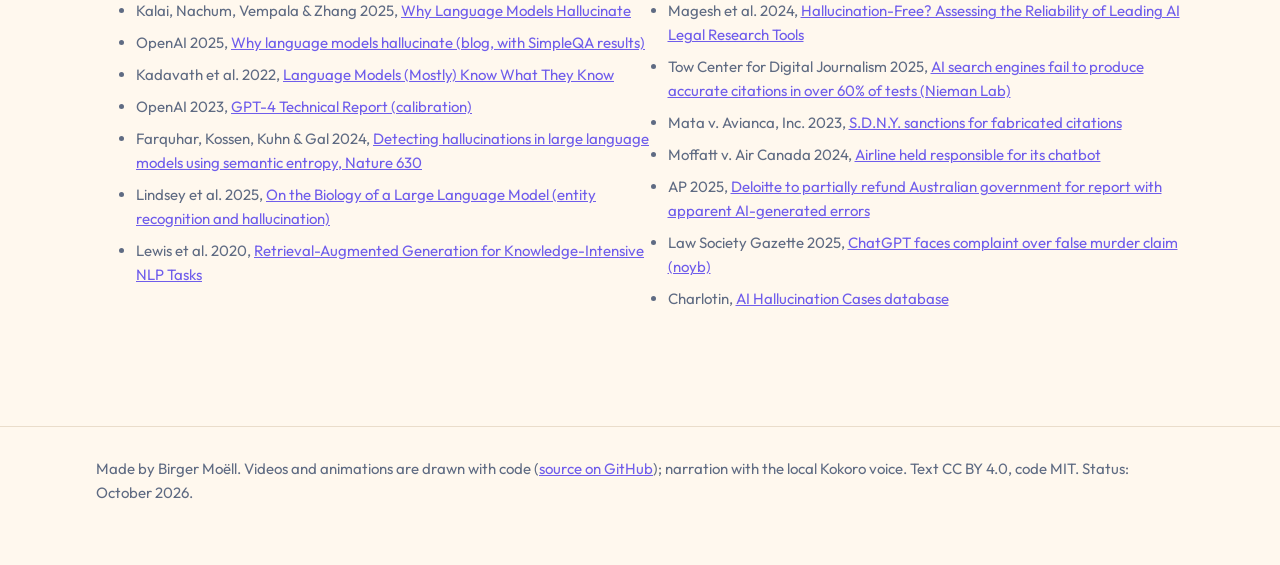
==== commit f701a771: "AI safety, explained: add Part 4, When AI acts (agent safety) Video, chapters, live player, spot-the" ====
--- a/docs/hallucination/index.html
+++ b/docs/hallucination/index.html
@@ -14,7 +14,7 @@
   <nav><a href="#watch">Watch</a><a href="#cases">Cases</a><a href="#why">Why</a><a href="#scoring">Should it guess?</a><a href="#check">Check</a></nav>
   <button class="iconbtn" id="theme" aria-label="Switch light and dark">◐</button>
 </div></header>
-<div class="series"><div class="wrap"><span>AI safety, explained</span><a href="../"><b>1</b>The alignment problem</a><a href="../interpretability/"><b>2</b>Looking inside the machine</a><a href="../hallucination/" class="on"><b>3</b>Knowing what you don&#x27;t know</a></div></div>
+<div class="series"><div class="wrap"><span>AI safety, explained</span><a href="../"><b>1</b>The alignment problem</a><a href="../interpretability/"><b>2</b>Looking inside the machine</a><a href="../hallucination/" class="on"><b>3</b>Knowing what you don&#x27;t know</a><a href="../agent-safety/"><b>4</b>When AI acts</a></div></div>
 <main>
 <section class="hero"><div class="wrap">
   <span class="eyebrow">AI safety, explained · Part 3</span>
@@ -90,7 +90,7 @@
 
 <section class="block" id="series"><div class="wrap">
   <h2>More in the series</h2>
-  <div class="players"><a class="player" href="../"><img src="../video/poster.alignment.jpg" alt=""><div><h3>Part 1 · The alignment problem</h3><p>Whose values, and how preferences shape a model</p></div></a><a class="player" href="../interpretability/"><img src="../video/poster.interpretability.jpg" alt=""><div><h3>Part 2 · Looking inside the machine</h3><p>What happens inside a model, one feature at a time</p></div></a></div>
+  <div class="players"><a class="player" href="../"><img src="../video/poster.alignment.jpg" alt=""><div><h3>Part 1 · The alignment problem</h3><p>Whose values, and how preferences shape a model</p></div></a><a class="player" href="../interpretability/"><img src="../video/poster.interpretability.jpg" alt=""><div><h3>Part 2 · Looking inside the machine</h3><p>What happens inside a model, one feature at a time</p></div></a><a class="player" href="../agent-safety/"><img src="../video/poster.agent-safety.jpg" alt=""><div><h3>Part 4 · When AI acts</h3><p>Keeping AI agents safe: prompt injection and design rules</p></div></a></div>
 </div></section>
 
 <section class="block" id="sources"><div class="wrap">
--- a/docs/assets/site.css
+++ b/docs/assets/site.css
@@ -184,3 +184,13 @@
 .checklist label { display: flex; gap: 14px; align-items: flex-start; background: var(--card); border: 1px solid var(--line); border-radius: 18px; padding: 14px 18px; cursor: pointer; font-size: 18px; }
 .checklist input { width: 22px; height: 22px; accent-color: var(--green); margin-top: 3px; flex: none; }
 @media (max-width: 820px) { .watch { grid-template-columns: 1fr; } .series span { width: 100%; } }
+.spot .doc { background: var(--card2); border-radius: 18px; padding: 22px 26px; font-size: 19px; line-height: 1.7; margin-top: 16px; }
+.spot .sent { cursor: pointer; border-radius: 6px; transition: background 0.15s; }
+.spot .sent:hover { background: color-mix(in srgb, var(--purple) 14%, transparent); }
+.spot .sent.hit { background: color-mix(in srgb, var(--red) 22%, transparent); outline: 2px solid var(--red); }
+.spot .sent.miss { background: color-mix(in srgb, var(--dim) 30%, transparent); }
+.switches { display: grid; gap: 10px; margin: 8px 0; }
+.switches label { display: flex; gap: 14px; align-items: flex-start; background: var(--card2); border-radius: 16px; padding: 12px 16px; cursor: pointer; }
+.switches input { width: 22px; height: 22px; accent-color: var(--purple); margin-top: 4px; flex: none; }
+.risk { height: 18px; background: var(--card2); border-radius: 9px; overflow: hidden; margin: 10px 0 14px; }
+.risk i { display: block; height: 100%; width: 4%; border-radius: 9px; transition: width 0.35s, background 0.35s; }
